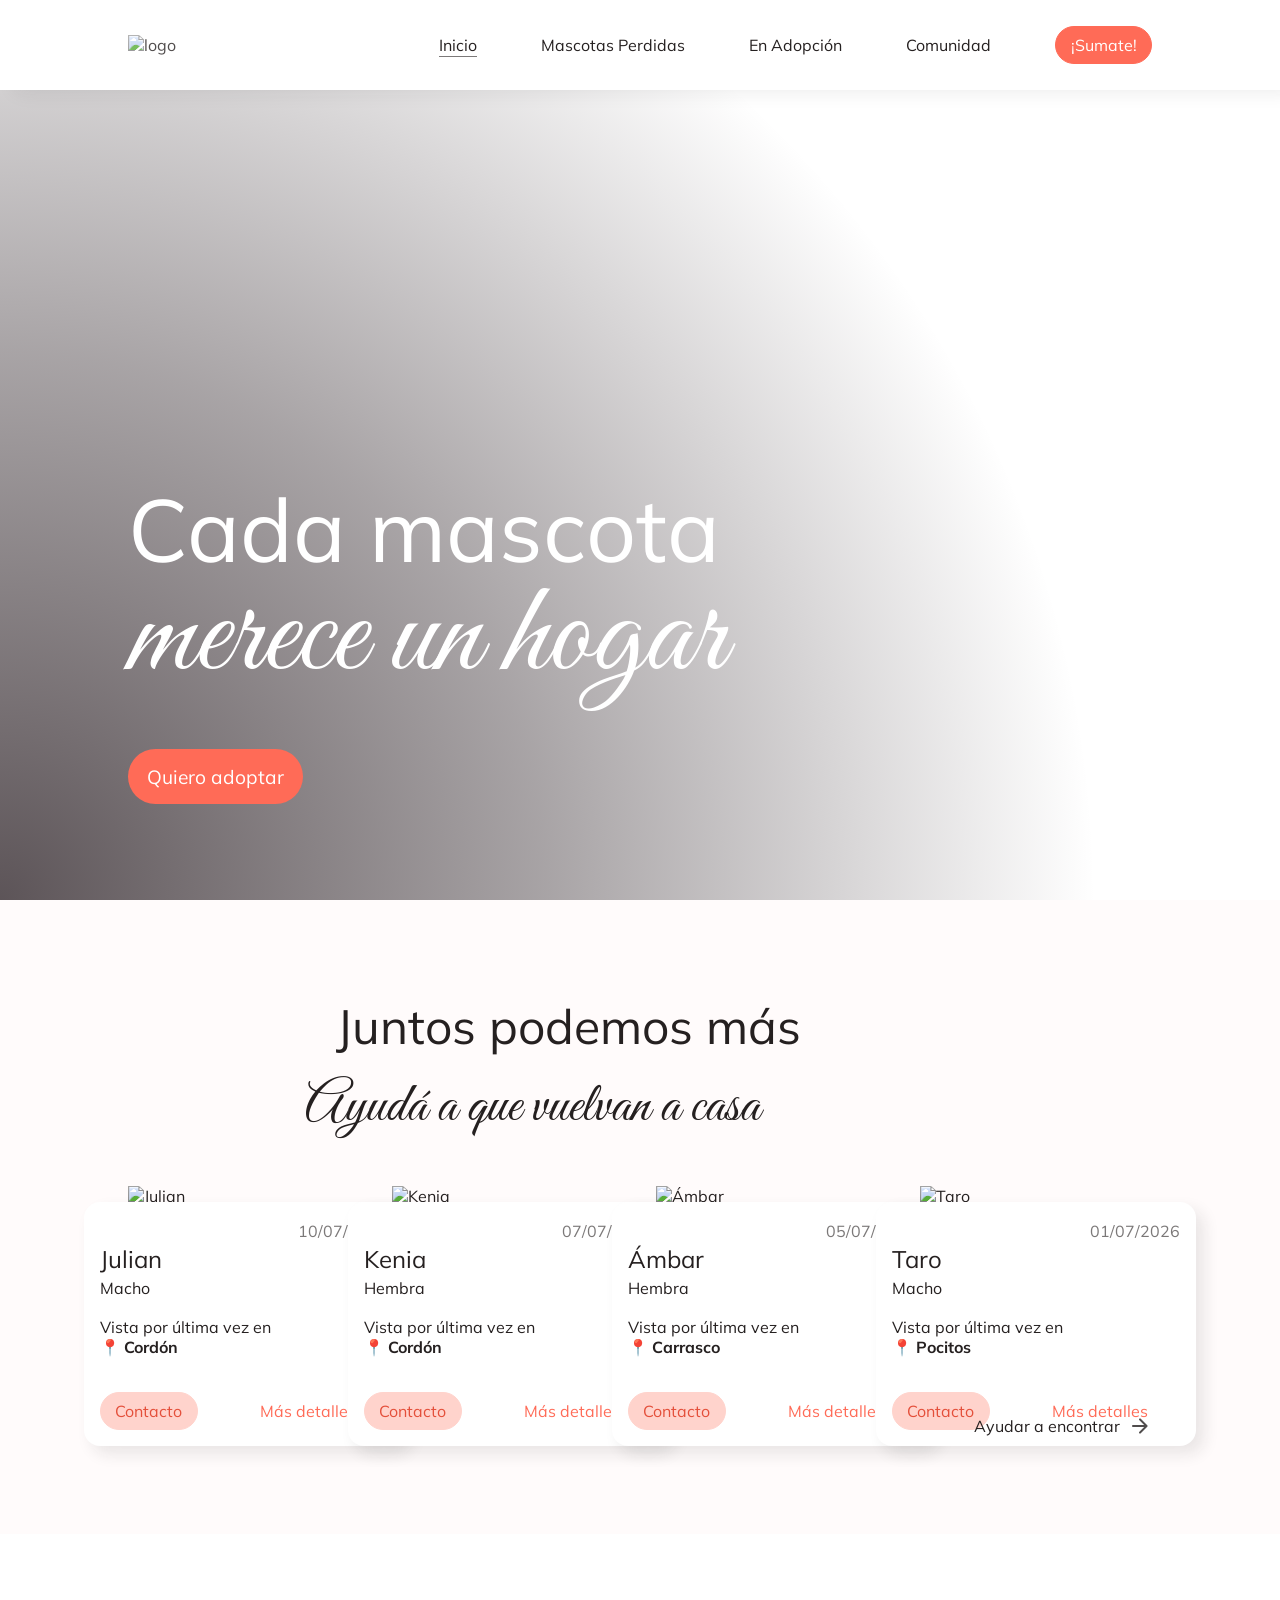
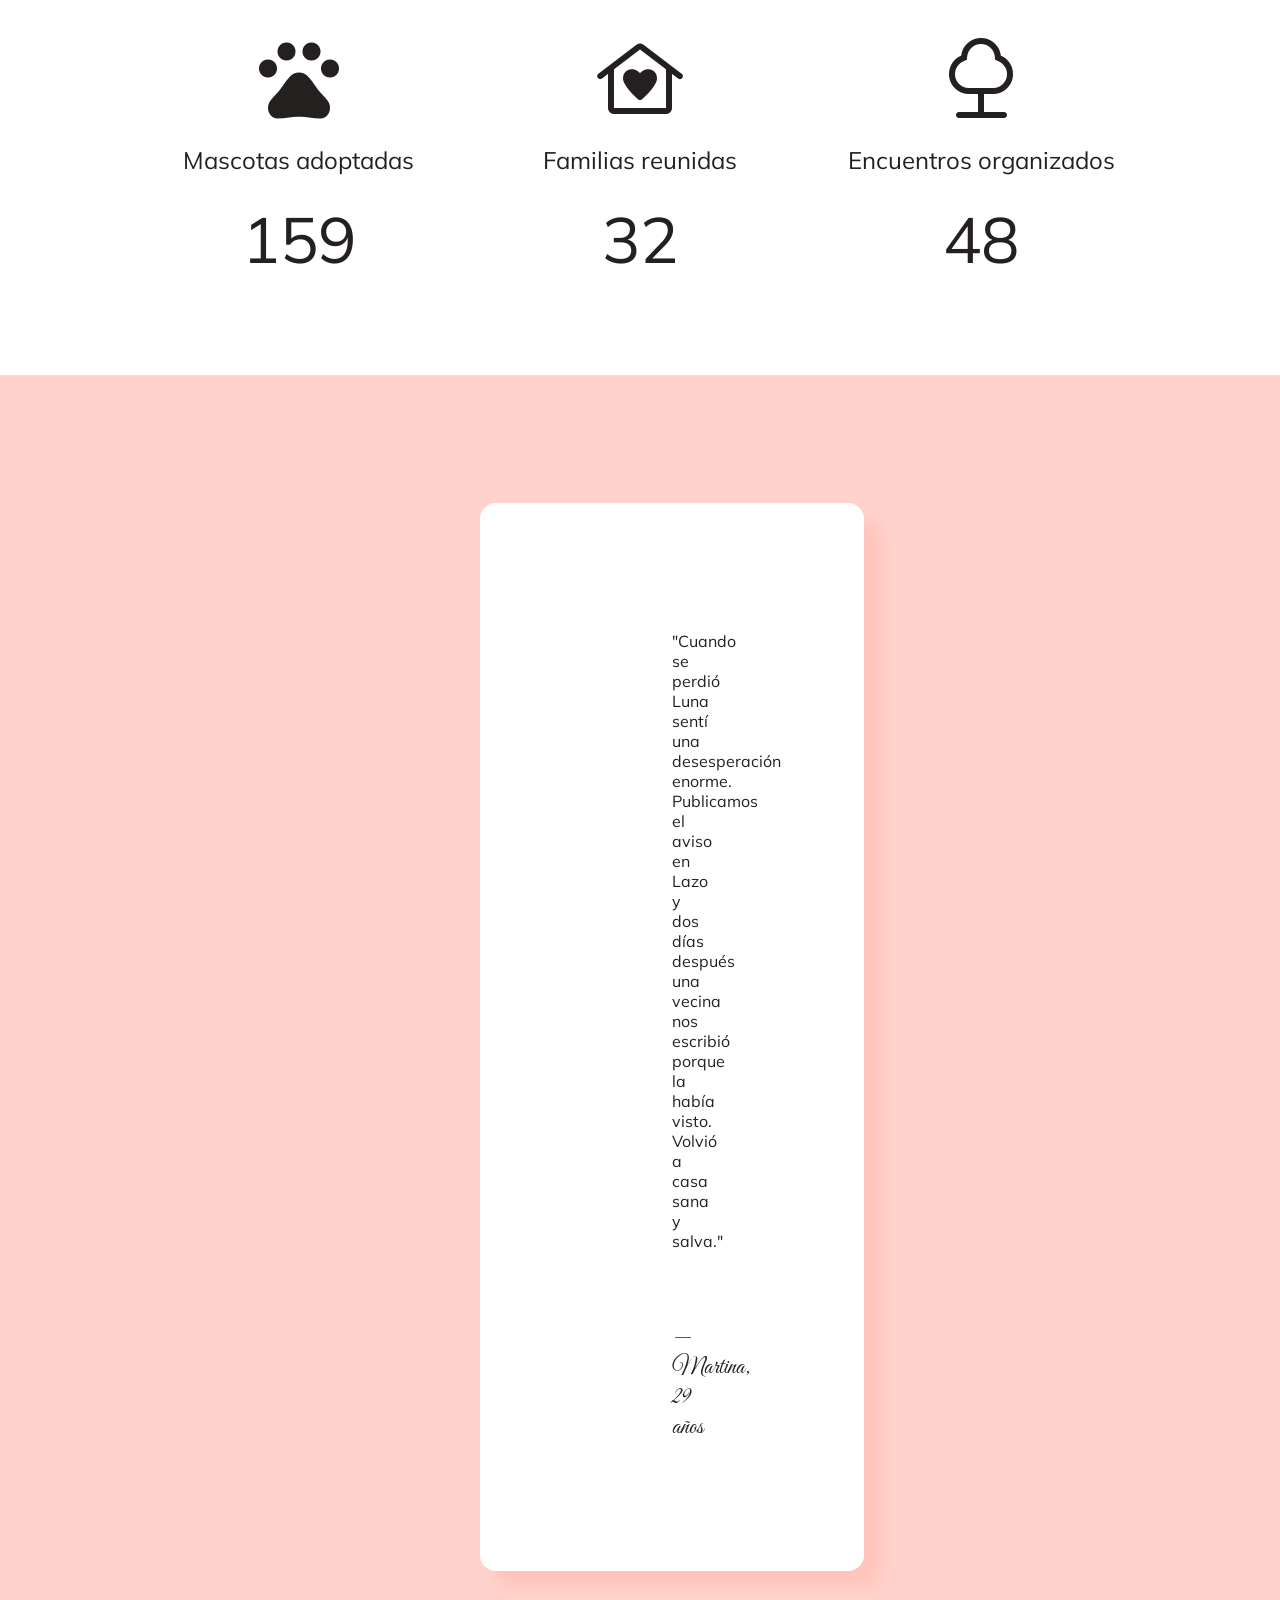
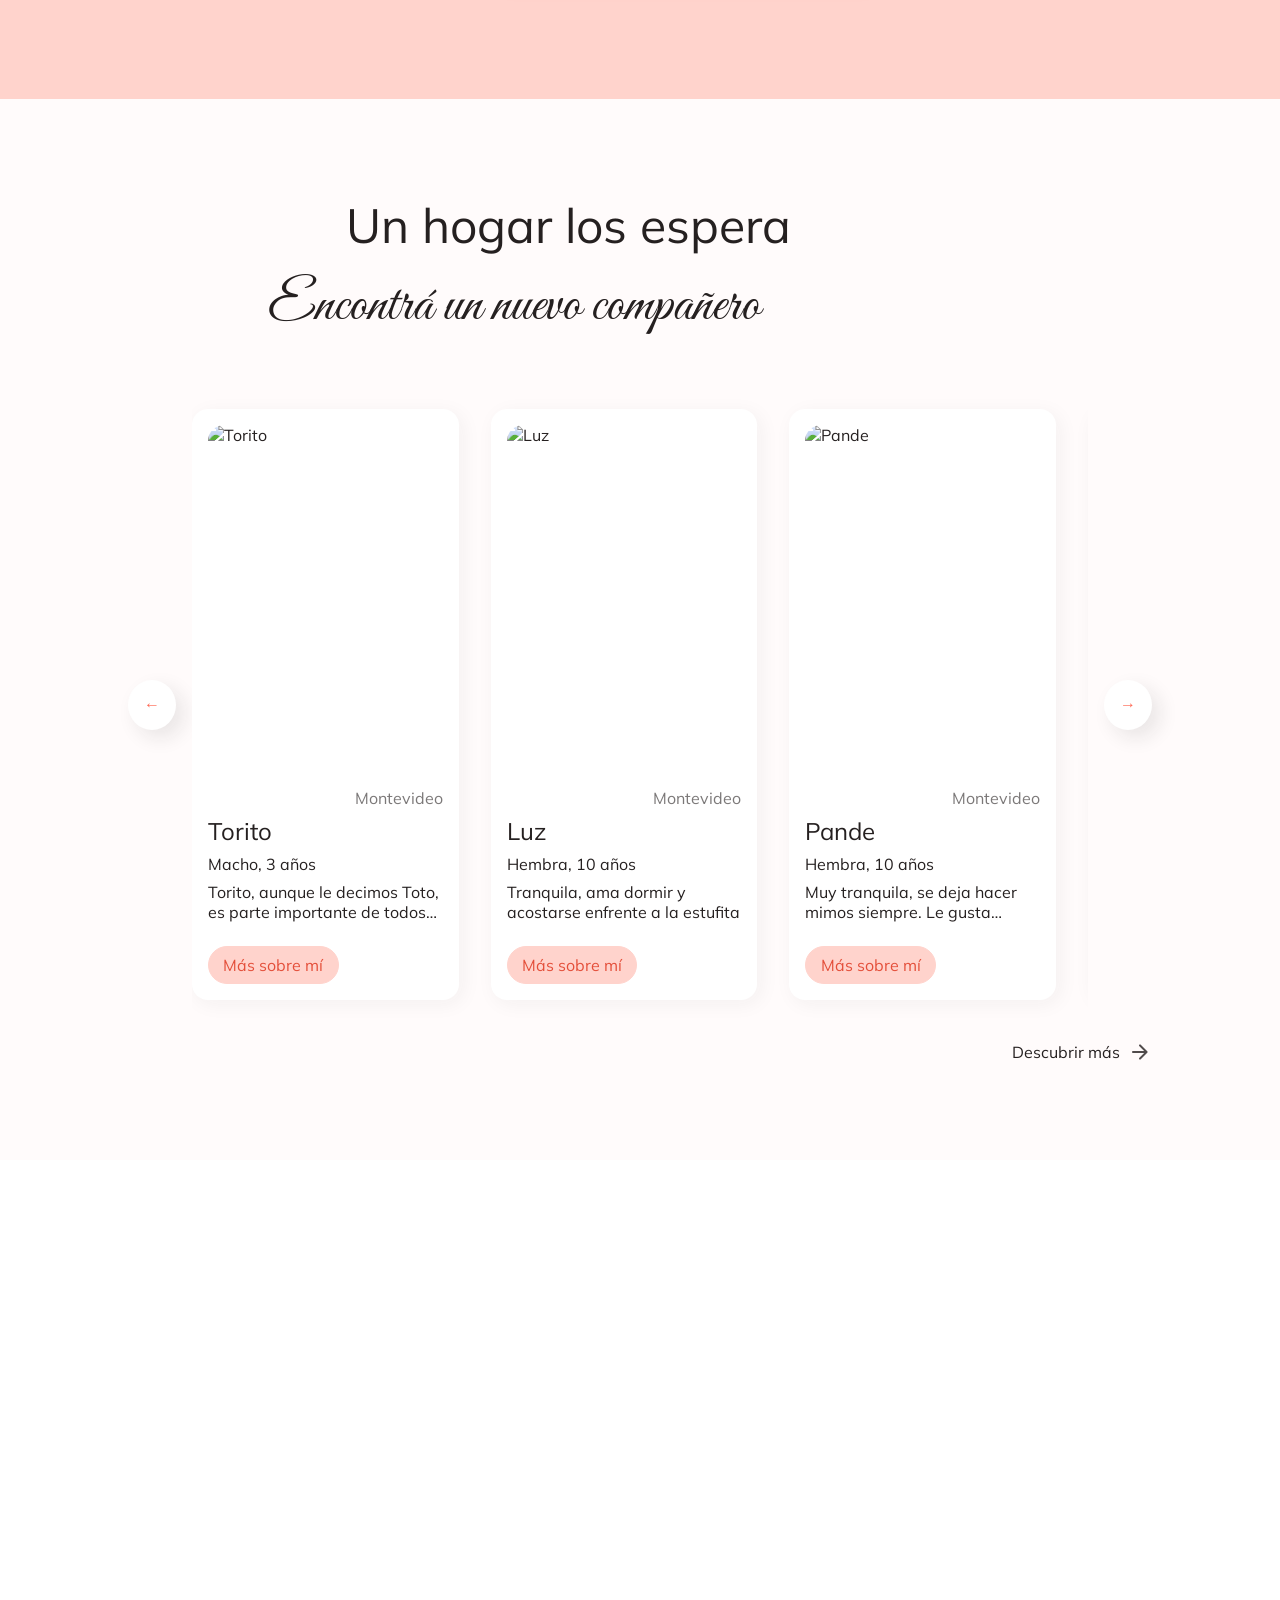
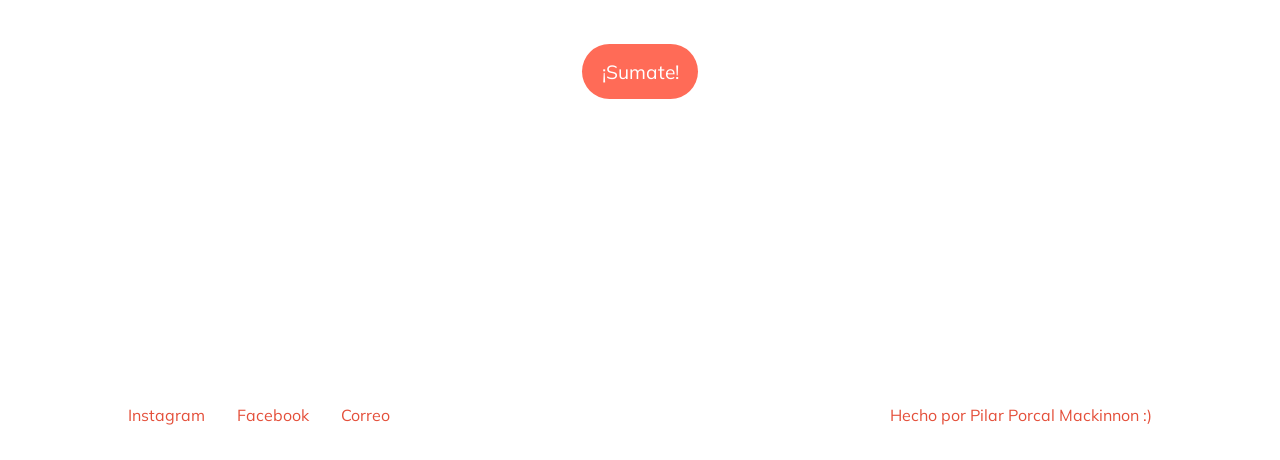
==== index.html @ bf6b10d6 "Add files via upload" ====
<!DOCTYPE html>

<html lang="es">

<head>
    <meta charset="UTF-8">
    <meta name="viewport" content="width=device-width, initial-scale=1.0">
    <title>Lazo ♥︎</title>
    <meta name="description" content="Lazo. Más que una plataforma, una comunidad. ♥︎">
    <link rel="stylesheet" href="estilos.css">
    <link rel="stylesheet" href="https://fonts.googleapis.com/css2?family=Material+Symbols+Rounded:opsz,wght,FILL,GRAD@24,400,1,0" />
</head>

<body>
    
    <header>
        <a class="boton3" href="index.html"> <img id="logoNav" src="img/logoNegro.png" alt="logo"> </a>
        <nav>
            <a href="index.html" class="activo">Inicio</a>
            <a href="perdidos.html">Mascotas Perdidas</a>
            <a href="adopciones.html">En Adopción</a>
            <a href="#">Comunidad</a>
            <a href="#" id="sumate">¡Sumate!</a>
        </nav>
    </header>

    <section id="principal">

        <div class="contenedorSlides">

            <div class="slide" id="slide1">

                <div class="textosSlide">
                    <h1>Cada mascota<br><span>merece un hogar</span></h1>
                    <a class="boton1" href="adopciones.html">Quiero adoptar <span class="material-symbols-rounded" id="flechita">arrow_forward</span></a>
                </div>

            </div>

            <div class="slide" id="slide2">

                <div class="textosSlide">
                    <h1>Cada mascota<br><span>merece volver a casa</span></h1>
                    <a class="boton1" href="perdidos.html">Quiero ayudar <span class="material-symbols-rounded" id="flechita">arrow_forward</span></a>
                </div>

            </div>

            <div class="slide" id="slide3">

                <div class="textosSlide">
                    <h1>Cada mascota<br><span>merece compañía</span></h1>
                    <a class="boton1" href="#">Quiero participar <span class="material-symbols-rounded" id="flechita">arrow_forward</span></a>
                </div>

            </div>

            <div class="slide" id="slide4">

                <div class="textosSlide">
                    <h1>Cada mascota<br><span>merece un hogar</span></h1>
                    <a class="boton1" href="adopciones.html">Quiero adoptar <span class="material-symbols-rounded" id="flechita">arrow_forward</span></a>
                </div>

            </div>

        </div>

    </section>

    <section id="buscados">

        <h2>Juntos podemos más</h2>
        <h3>Ayudá a que vuelvan a casa</h3>

        <div id="contenedorArticlesBuscados">
        </div>

        <a class="boton2" href="perdidos.html">Ayudar a encontrar <span class="material-symbols-rounded" id="flechita2"> arrow_forward </span></a>

    </section>

    <section id="estadisticas">

        <div>
            <p><span class="material-symbols-rounded">pets</span></p>
            <h3>Mascotas adoptadas</h3>
            <p id="adoptadas">0</p>
        </div>

        <div>
            <p><span class="material-symbols-rounded">family_home</span></p>
            <h3>Familias reunidas</h3>
            <p id="reunidas">0</p>
        </div>

        <div>
            <p><span class="material-symbols-rounded">nature</span></p>
            <h3>Encuentros organizados</h3>
            <p id="encuentros">0</p>
        </div>

    </section>

    <section id="testimonios">
        <article>
            <p class="testimonio"></p>
            <p class="personaTestimonio"></p>
        </article>
    </section>

    <section id="adopciones">

        <h2>Un hogar los espera</h2>
        <h3>Encontrá un nuevo compañero</h3>

        <div id="articulosAdopciones">
            <button class="boton5" id="btnIzquierda">←</button>

            <div id="contenedorArticlesAdopciones">
            </div>

            <button class="boton5" id="btnDerecha">→</button>
        </div>

        <a class="boton2" href="adopciones.html">Descubrir más <span class="material-symbols-rounded" id="flechita2"> arrow_forward </span> </a>

    </section>

    <section id="CTA">
        <div>
            <h2>Más que una plataforma, una comunidad</h2>
            <h3>Un espacio para ayudar, encontrar y compartir.</h3>
            <a class="boton1" href="#">¡Sumate!</a>
        </div>
    </section>

    <footer>

        <div>
            <a href="#">Instagram</a>
            <a href="#">Facebook</a>
            <a href="#">Correo</a>
        </div>

        <p id="creditos">Hecho por Pilar Porcal Mackinnon :)</p>

    </footer>

    <script src="datos.js"></script>
    <script src="script.js"></script>

</body>

</html>
---- estilos.css ----
/*///// Fuentes /////*/

@import url('https://fonts.googleapis.com/css2?family=Mulish:ital,wght@0,200..1000;1,200..1000&display=swap');
@import url('https://fonts.googleapis.com/css2?family=Great+Vibes&display=swap');


/*///// ///// ///// /////*/

*{
    margin: 0;
    padding: 0;
    box-sizing: border-box;
    text-decoration: none;
    scroll-behavior: smooth;
    color: var(--texto);
    font-weight: normal;
}

:root{
    --primario: #FF6B57;
    --primarioLight: #FFD3CC;
    --primarioDark: #E44F3A;
    --fondo: #ffffff;
    --fondoDark: #fffbfb;
    --texto: #252020;
}


/*///// Generales /////*/

body{
    font-family: "Mulish", sans-serif;
    background-color: var(--fondo);
}

section{
    padding: 6em 8em;
}

article img{
    height: 22em;
    width: 100%;
    object-fit: cover;
}

.infoCardPerdidos{
    padding: 1em;
    display: flex;
    flex-direction: column;
    background-color: var(--fondo);
    box-shadow: 8px 8px 16px #23232319;
    gap: 0.2em;
    border-radius: 1em;
    width: 20em;
    position: absolute;
    top: 80%;
    right: 50%;
    transform: translate(50%);
}

.divBotones{
    display: flex;
    justify-content: space-between;
    align-items: center;
}

.descripcion{
    display: -webkit-box;
    -webkit-line-clamp: 2;
    -webkit-box-orient: vertical;
    overflow: hidden;
}

/*///// Slider Principal /////*/

#principal{
    height: 100vh;
    width: 100%;
    padding: 0;
    overflow: hidden;
}

.contenedorSlides{
    display: flex;
    height: 100%;
    transition: transform 0.8s ease;
}

.slide{
    min-width: 100%;
    height: 100%;
    position: relative;
}

#slide1, #slide4{
    background:
    radial-gradient(
	    circle at bottom left,
	    rgba(38, 27, 32, 0.75) 0%,
	    rgba(38, 27, 32, 0.4) 35%,
	    rgba(38, 27, 32, 0) 70%
    ), url(https://images.unsplash.com/photo-1450778869180-41d0601e046e?q=80&w=1886&auto=format&fit=crop&ixlib=rb-4.1.0&ixid=M3wxMjA3fDB8MHxwaG90by1wYWdlfHx8fGVufDB8fHx8fA%3D%3D);
    background-size: cover;
    background-position: center;
    background-repeat: no-repeat;
    position: relative;
}

#slide2{
    background:
    radial-gradient(
	    circle at bottom left,
	    rgba(38, 27, 32, 0.75) 0%,
	    rgba(38, 27, 32, 0.4) 35%,
	    rgba(38, 27, 32, 0) 70%
    ), url(https://images.unsplash.com/photo-1620761357367-72797445aa1b?q=80&w=1740&auto=format&fit=crop&ixlib=rb-4.1.0&ixid=M3wxMjA3fDB8MHxwaG90by1wYWdlfHx8fGVufDB8fHx8fA%3D%3D);
    background-size: cover;
    background-position: center;
    background-repeat: no-repeat;
    position: relative;
}

#slide3{
    background:
    radial-gradient(
	    circle at bottom left,
	    rgba(38, 27, 32, 0.75) 0%,
	    rgba(38, 27, 32, 0.4) 35%,
	    rgba(38, 27, 32, 0) 70%
    ), url(https://images.unsplash.com/photo-1638766211645-505c1c678b2b?q=80&w=1740&auto=format&fit=crop&ixlib=rb-4.1.0&ixid=M3wxMjA3fDB8MHxwaG90by1wYWdlfHx8fGVufDB8fHx8fA%3D%3D);
    background-size: cover;
    background-position: center;
    background-repeat: no-repeat;
    position: relative;
}

#principal .textosSlide{
    position: absolute;
    bottom: 6em;
    left: 8em;
}


/*///// Navegación /////*/

header{
    padding: 2em 8em;
    background: var(--fondo);
    display: flex;
    justify-content: space-between;
    align-items: center;
    height: 10vh;
    position: fixed;
    z-index: 10000;
    width: 100%;
    box-shadow: 16px 0px 20px #23232319;
}

footer{
    padding: 2em 8em;
    display: flex;
    justify-content: space-between;
    align-items: center;
    height: 10vh;
    text-align: center;
}

footer div{
    display: flex;
    gap: 2em;
}

nav{
    display: flex;
    align-items: center;
    gap: 4em;
}

#sumate{
    background-color: var(--primario);
    padding: 0.5em 0.9em;
    border-radius: 5em;
    color: var(--fondo);
    border: 1px solid var(--primario);
    transition: 0.3s;
}

#sumate:hover{
    background-color:rgba(255, 197, 207, 0);
    color: var(--primario);
    transition: 0.3s;
}

#logoNav{
    height: 3em;
    opacity: 80%;
}

.boton1{
    padding: 0.8em 1em;
    background-color: var(--primario);
    color: var(--fondo);
    border-radius: 5em;
    font-size: 1.2em;
    display: flex;
    align-items: center;
    width: fit-content;
    transition: 0.3s;
}

#flechita{
    width: 0;
    transition: 0.3s;
    transform: translateX(-1em);
    opacity: 0;
    color: var(--primarioDark);
}

.boton1:hover{
    background-color: var(--primarioLight);
    color: var(--primarioDark);
    transition: 0.3s;
    gap: 1em;
}

.boton1:hover #flechita{
    width: 20px;
    transition: 0.3s;
    transform: translateX(0);
    opacity: 80%;
}

a:not(#sumate):not(.boton1):not(.boton3){
    position: relative;
}

a:not(#sumate):not(.boton1):not(.boton3):not(.activo)::after{
    content: "";
    position: absolute;
    left: 0;
    bottom: -2px;
    width: 0;
    height: 1.5px;
    background: currentColor;
    opacity: 60%;
    transition: 0.2s;
}

a:not(#sumate):not(.boton1):not(.boton3):not(.activo):hover::after{
    width: 100%;
    transition: 0.2s;
}

.activo::after{
    content: "";
    position: absolute;
    left: 0;
    bottom: -2px;
    width: 100%;
    height: 1.5px;
    background: currentColor;
    opacity: 60%;
    transition: 0.2s;
}

article a{
    margin-top: 1em;
    display: inline-block;
    width: fit-content;
    border-radius: 5em;
    padding: 0.5em 0.9em;
    background-color: var(--primarioLight);
    color: var(--primarioDark);
    border: 1px solid var(--primarioLight);
    transition: 0.3s;
}

article a:hover:not(.boton4){
    background-color: #a20f3900;
    color: var(--primarioDark);
    border: 1px solid var(--primarioDark);
    transition: 0.3s;
}

.boton2{
    display: flex;
    width: fit-content;
    margin-left: auto;
    justify-content: flex-end;
    align-items: center;
    gap: 0.5em;
}

#flechita2{
    font-size: 20;
    opacity: 80%;
}

.boton5{
    background-color: var(--fondo);
    border: none;
    color: var(--primario);
    border-radius: 50%;
    box-shadow: 8px 8px 20px #23232319;
    height: fit-content;
    padding: 1em;
    transition: 0.3s;
    font-size: 1em;
}

.boton5:hover{
    background-color: var(--primarioLight);
    transition: 0.3s;
}


/*///// Tipografía /////*/

h1{
    font-size: 5.5em;
    color: var(--fondo);
    margin-bottom: 0.5em;
    line-height: 1;
}

h1 span{
    font-family: "Great Vibes", cursive;
    font-size: 1.5em;
    font-weight: 500;
    color: var(--fondo);
}

#principal div h3{
    color: var(--fondo);
    margin-bottom: 0.5em;
    font-size: 1em;
}

h2{
    text-align: center;
    font-size: 3em;
    margin-right: 3em;
}

article h3, #estadisticas h3{
    font-family: "Mulish", sans-serif;
    font-size: 1.5em;
    margin: 0;
    text-align: left;
}

#estadisticas h3{
    text-align: center;
    margin-bottom: 1em;
}

h3{
    font-size: 3.5em;
    text-align: right;
    margin-bottom: 0.5em;
    margin-right: 7em;
    font-family: "Great Vibes", cursive;
}

#CTA h2, #CTA h3, #CTA p{
    color: var(--fondo);
    margin: 0;
    text-align: center;
}

footer p, footer a{
    color: var(--primarioDark);
}

/*///// Articles Buscando Volver a Casa  /////*/

#buscados{
    display: flex;
    flex-direction: column;
    gap: 1em 2em;
    background-color: var(--fondoDark);
}

#contenedorArticlesBuscados{
    display: grid;
    grid-template-columns: repeat(4, 1fr);
    gap: 1em 2em;
}

#buscados article{
    position: relative;
    margin-bottom: 12em;
}

.boton4{
    background-color: #a20f3900;
    border: none;
    color: var(--primario);
    padding: 0;
    margin-right: 2em;
}

.ultimaVez{
    padding: 1em 0;
}

.ultimaVez span{
    font-weight: 700;
}


/*///// Estadísticas /////*/

#estadisticas{
    display: flex;
}

#estadisticas div{
    width: 100%;
    text-align: center;
}

#estadisticas span{
    font-size: 1.5em;
    margin-bottom: 0.2em;
}

#estadisticas p{
    font-size: 4em;
    
}

/*///// Testimonios /////*/

#testimonios{
    background-color: var(--primarioLight);
}

#testimonios article{
    box-shadow: 16px 16px 16px rgba(255, 107, 87, 0.147);
    background-color: var(--fondo);
    border-radius: 1em;
    margin: 2em 22em;
    padding: 8em 12em;
}

.personaTestimonio{
    font-family: "Great Vibes", cursive;
    text-align: right;
    margin-top: 3em;
    font-size: 1.5em;
}


/*///// Articles Adopciones /////*/

#adopciones{
    display: flex;
    flex-direction: column;
    gap: 1em;
    background-color: var(--fondoDark);
}

#adopciones img{
    border-radius: 1em;
}

#articulosAdopciones{
    display: flex;
    align-items: center;
    gap: 1em;
}

.contenedorArticlesAdopciones::-webkit-scrollbar{
    display: none;
    width: 0;
    height: 0;
}

#contenedorArticlesAdopciones{
    scrollbar-width: none;
    display: flex;
    gap: 2em;
    overflow-x: auto;
    padding: 1.5em 0;
}

#contenedorArticlesAdopciones article{
    display: flex;
    flex-direction: column;
    gap: 0.5em;
    flex-shrink: 0;
    width: calc((100% - 6em) / 3);
    background-color: var(--fondo);
    border-radius: 1em;
    box-shadow: 4px 4px 20px #2323230d;
    padding: 1em;
}

.lugar, .fecha{
    text-align: right;
    opacity: 60%;
    margin-top: 0.2em;
}


/*///// Call To Action /////*/

#CTA{
    height: 90vh;
    background-image: url(https://images.unsplash.com/photo-1546377791-2e01b4449bf0?q=80&w=2533&auto=format&fit=crop&ixlib=rb-4.1.0&ixid=M3wxMjA3fDB8MHxwaG90by1wYWdlfHx8fGVufDB8fHx8fA%3D%3D);
    background-size: cover;
    background-position: center;
    position: relative;
}

#CTA div{
    position: absolute;
    top: 35%;
    left: 50%;
    transform: translate(-50%);
    width: 100%;
    display: flex;
    flex-direction: column;
    align-items: center;
    gap: 1em;
}

#CTA a{
    margin-top: 2em;
}
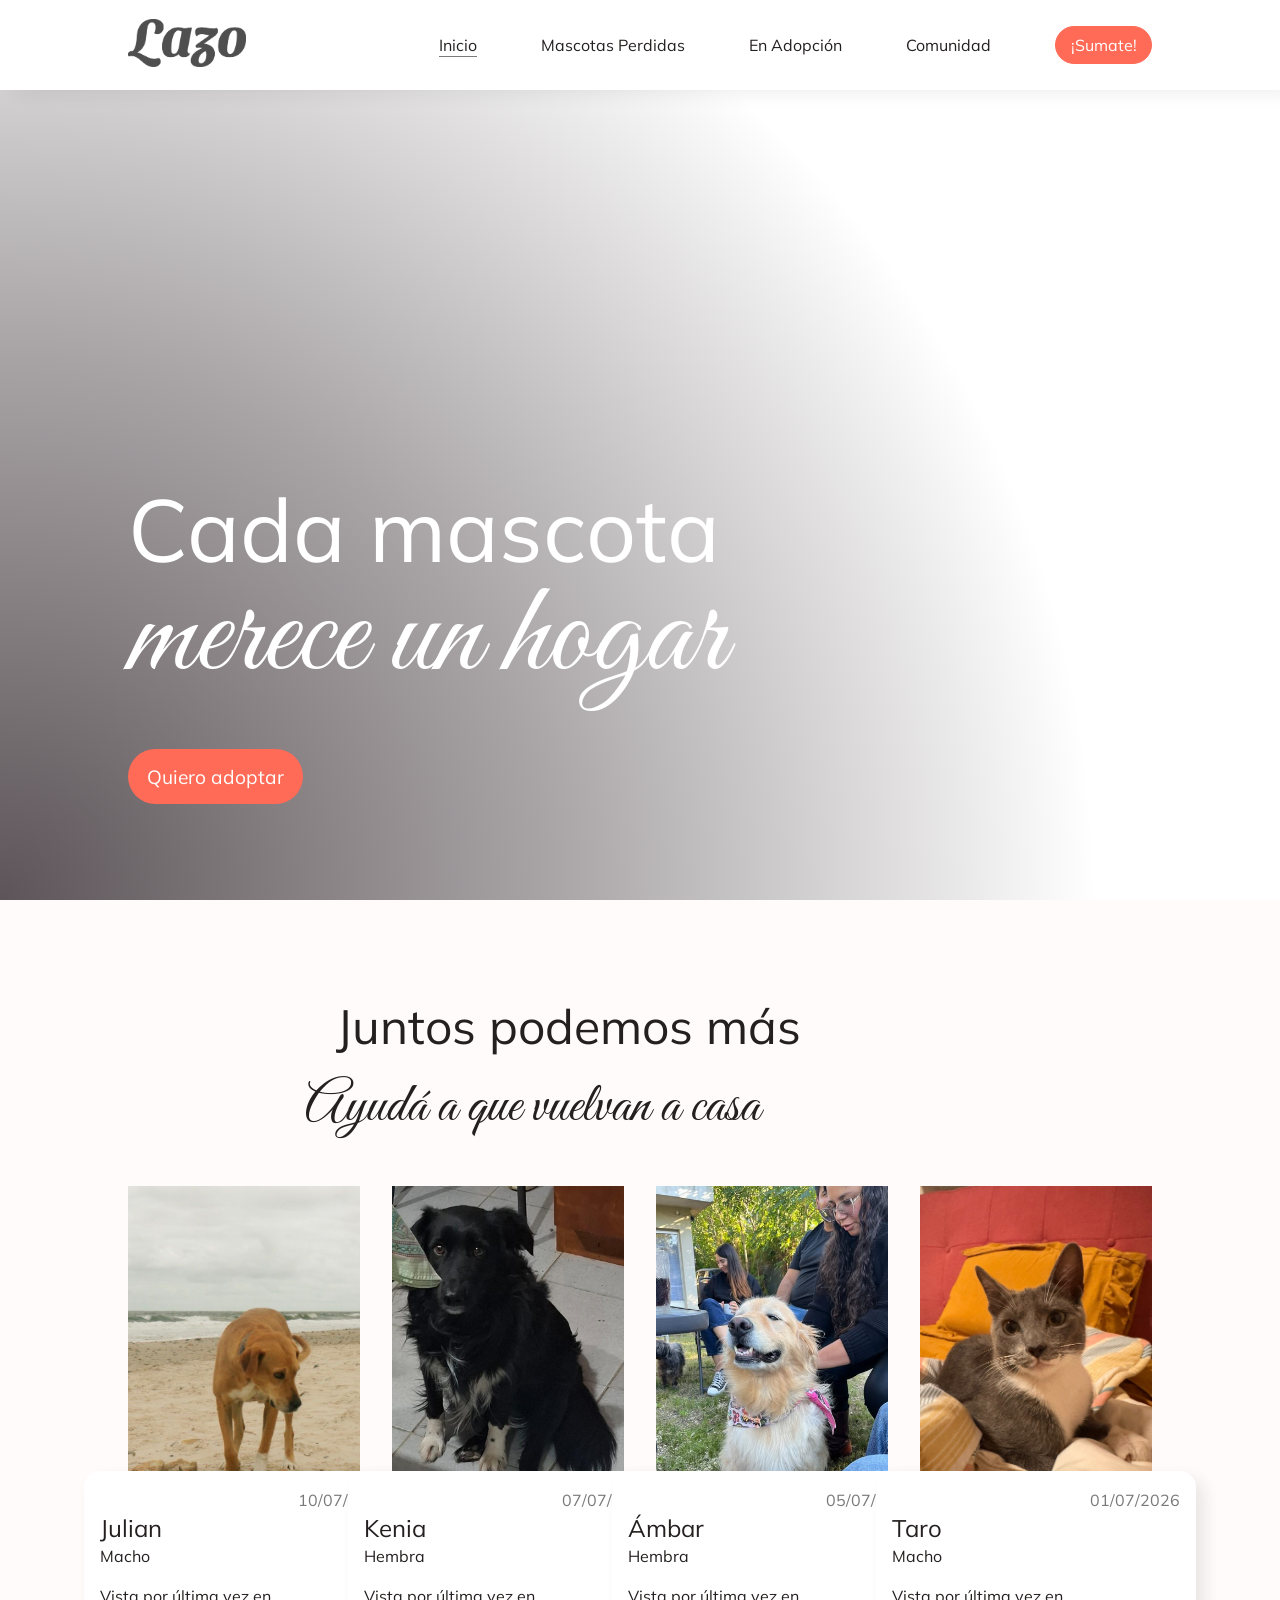
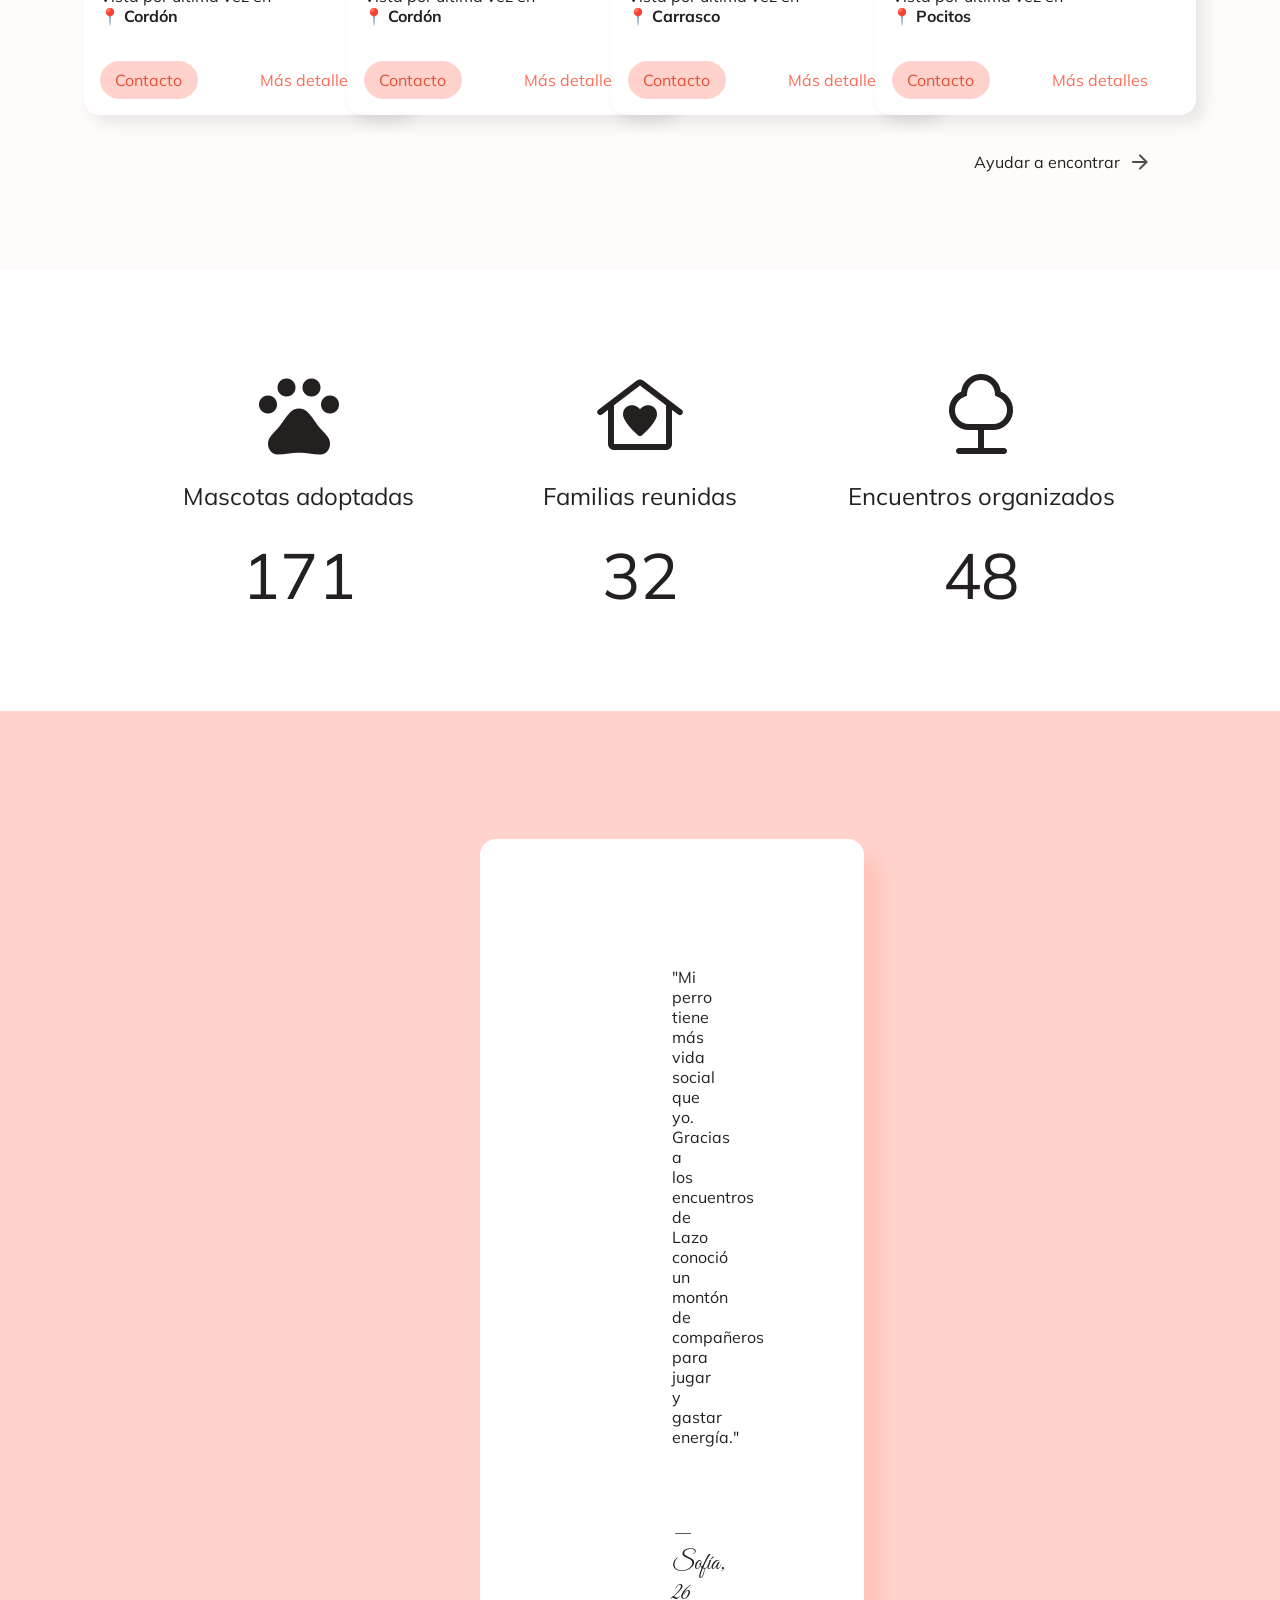
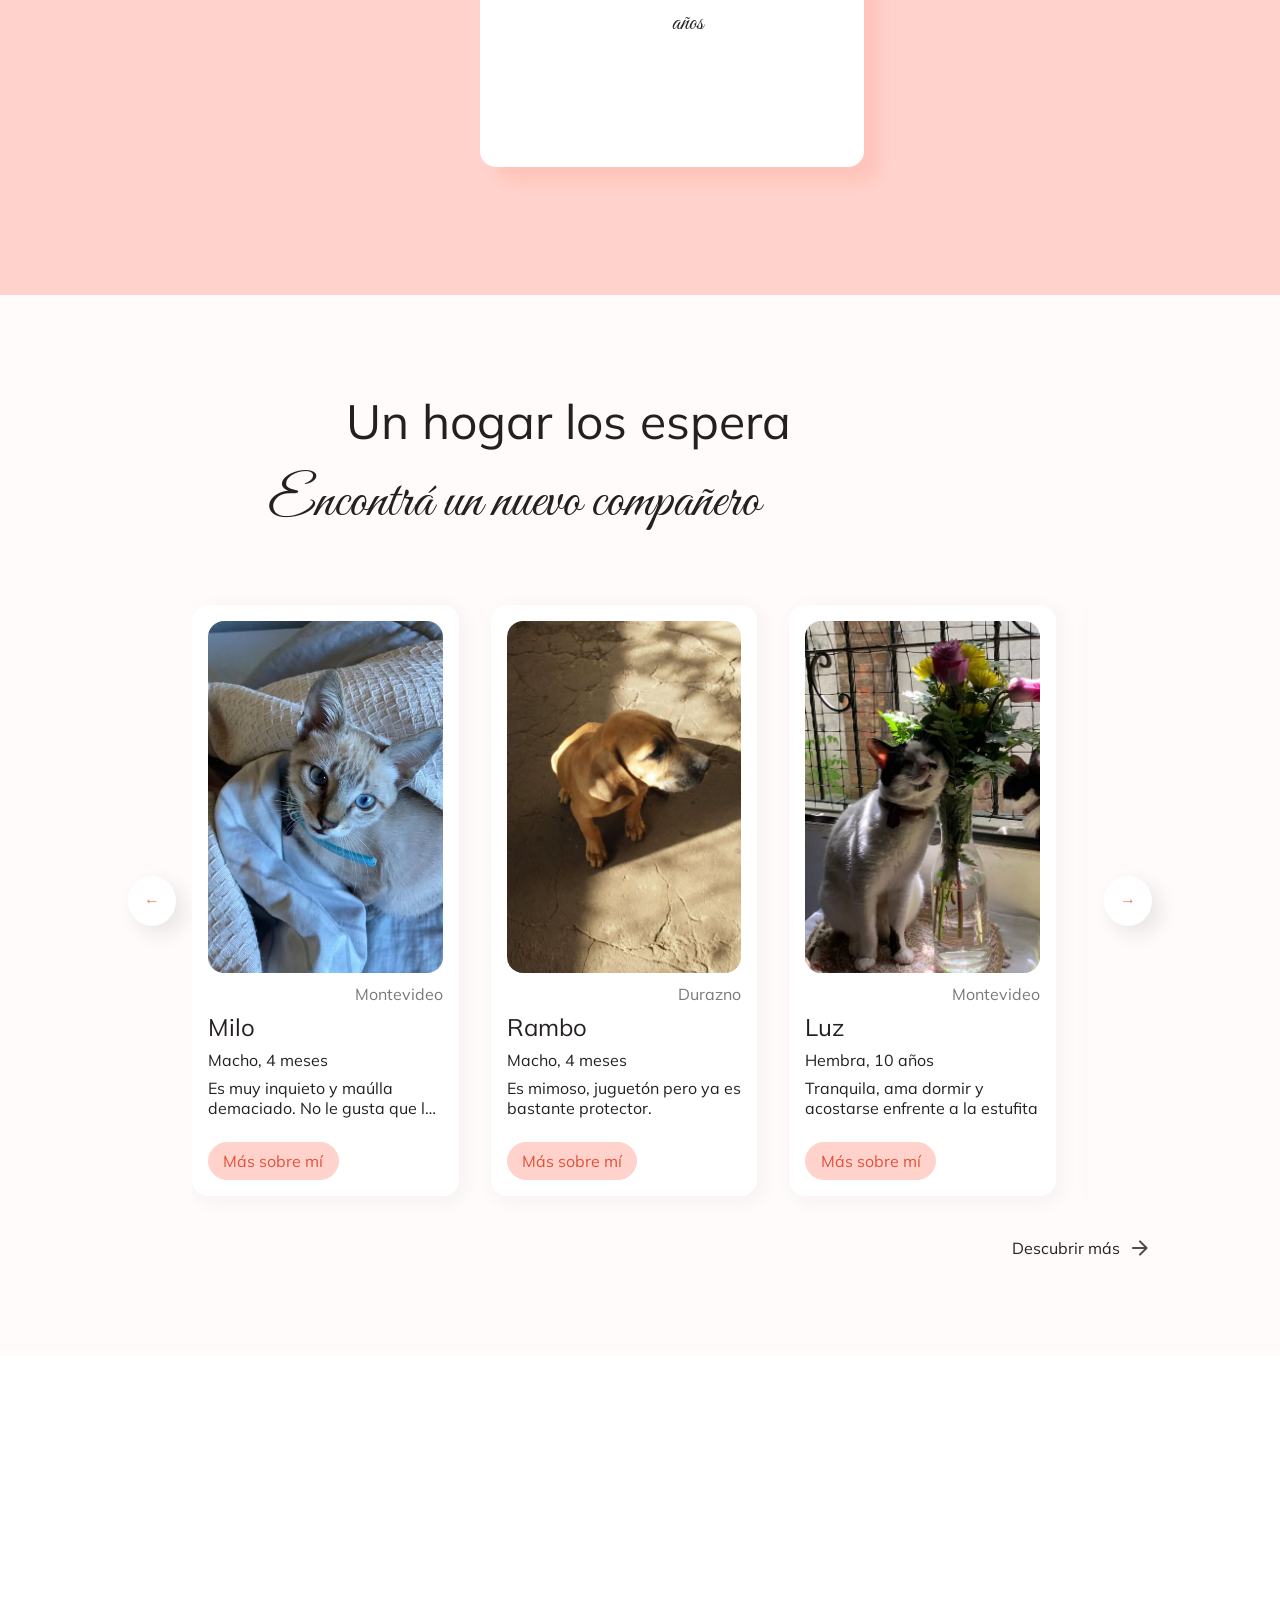
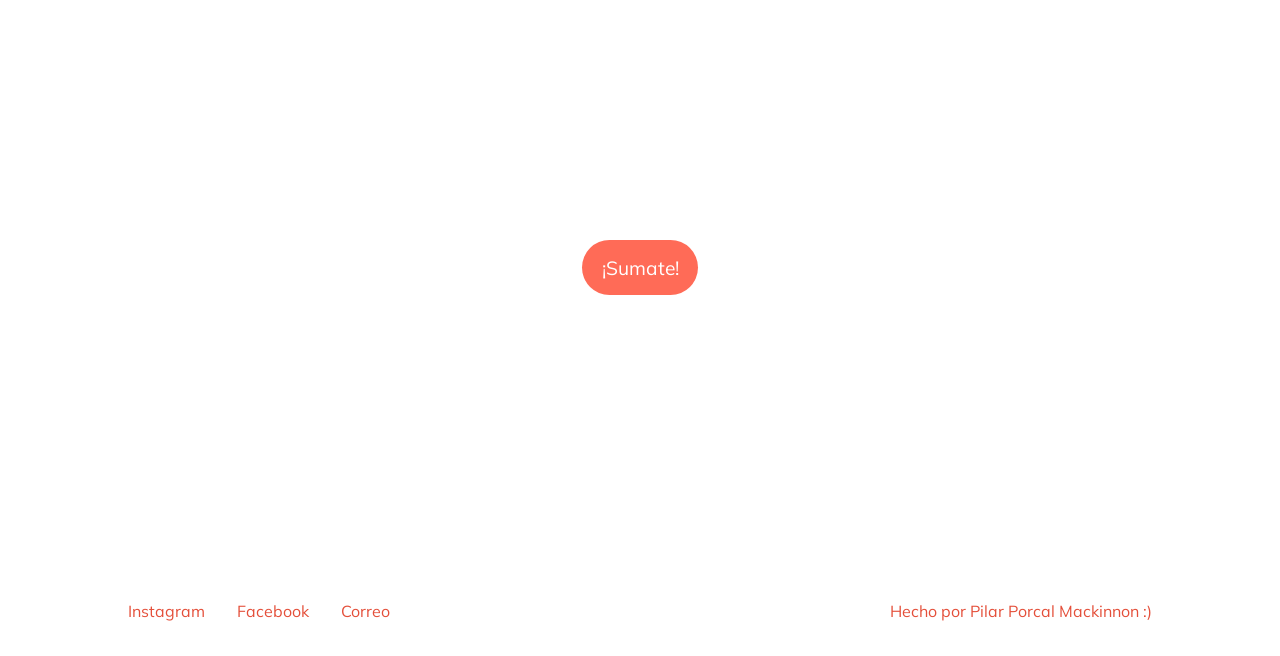
==== commit 181a25f4: "Update index.html" ====
--- a/index.html
+++ b/index.html
@@ -5,9 +5,10 @@
 <head>
     <meta charset="UTF-8">
     <meta name="viewport" content="width=device-width, initial-scale=1.0">
-    <title>Lazo ♥︎</title>
+    <title>Lazo</title>
     <meta name="description" content="Lazo. Más que una plataforma, una comunidad. ♥︎">
     <link rel="stylesheet" href="estilos.css">
+    <link rel="shortcut icon" href="img/logo.ico" type="image/x-icon">
     <link rel="stylesheet" href="https://fonts.googleapis.com/css2?family=Material+Symbols+Rounded:opsz,wght,FILL,GRAD@24,400,1,0" />
 </head>
 
@@ -152,4 +153,4 @@
 
 </body>
 
-</html>+</html>
